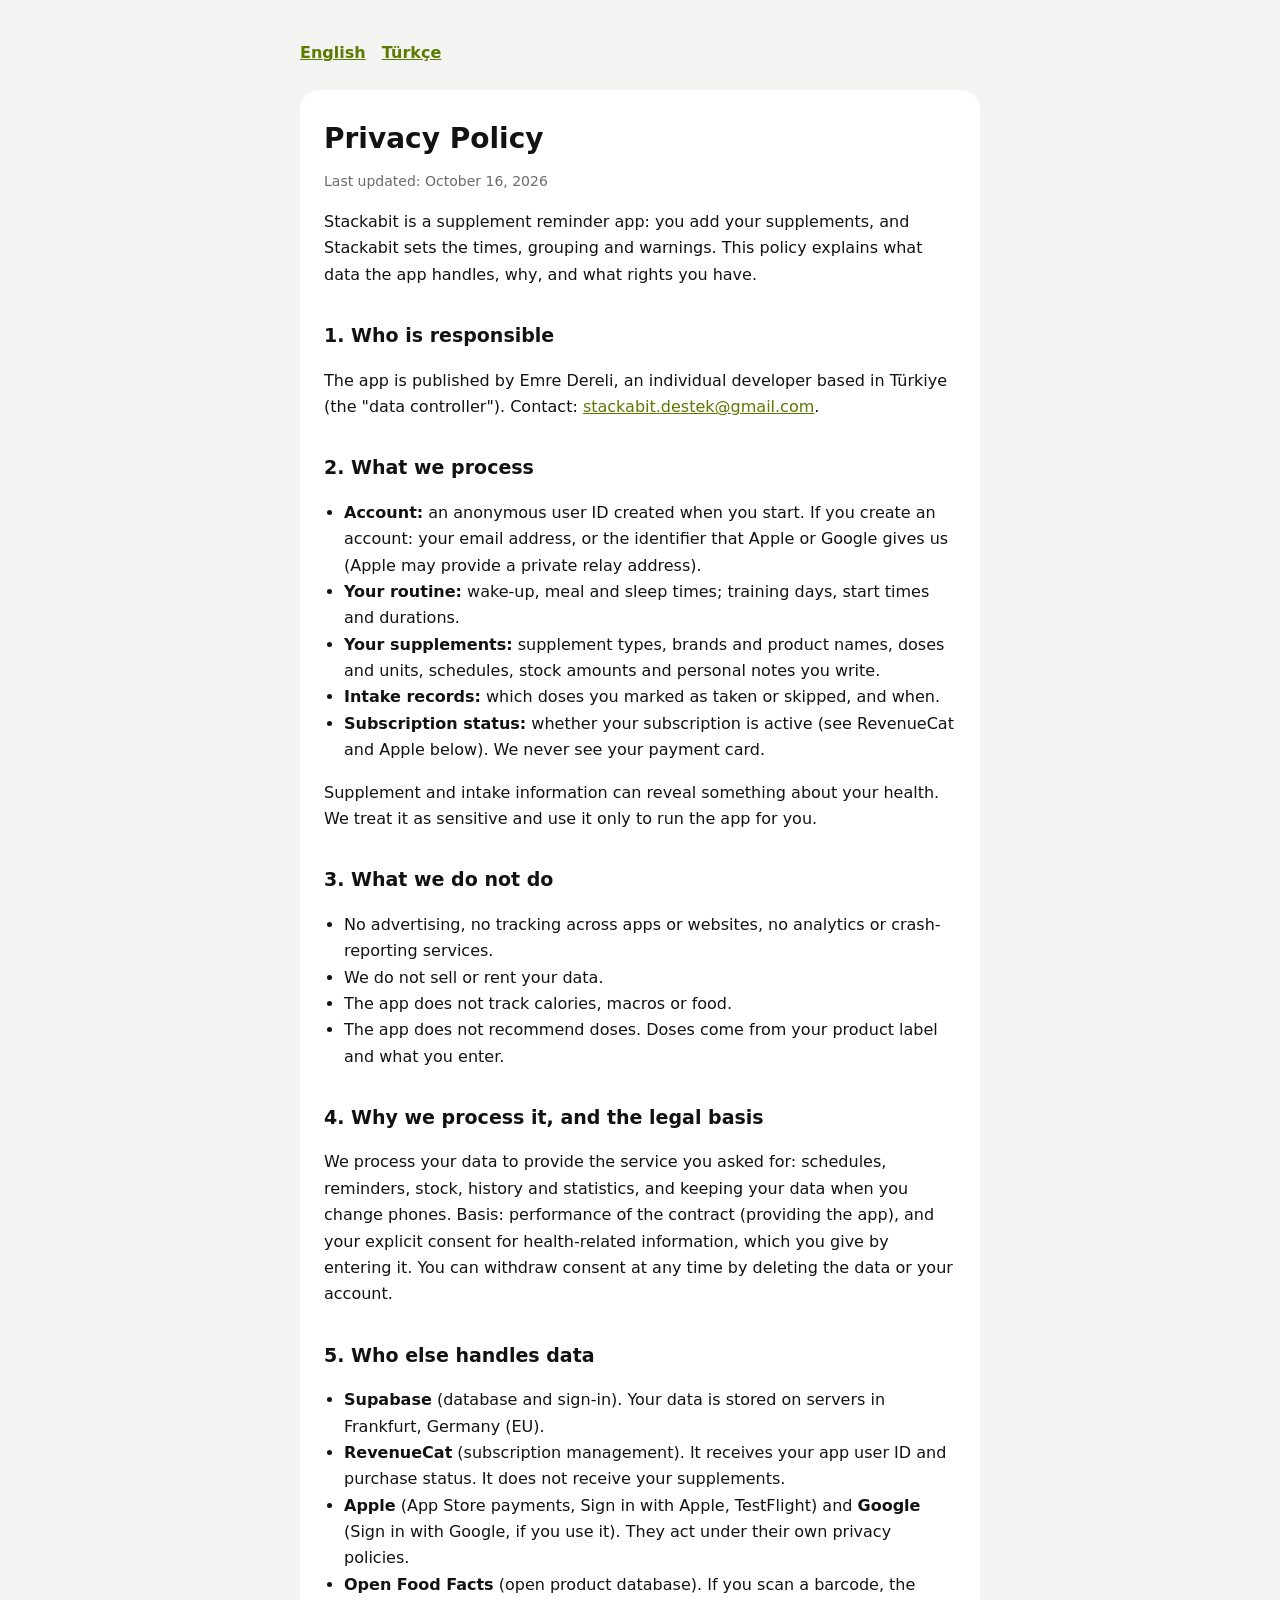
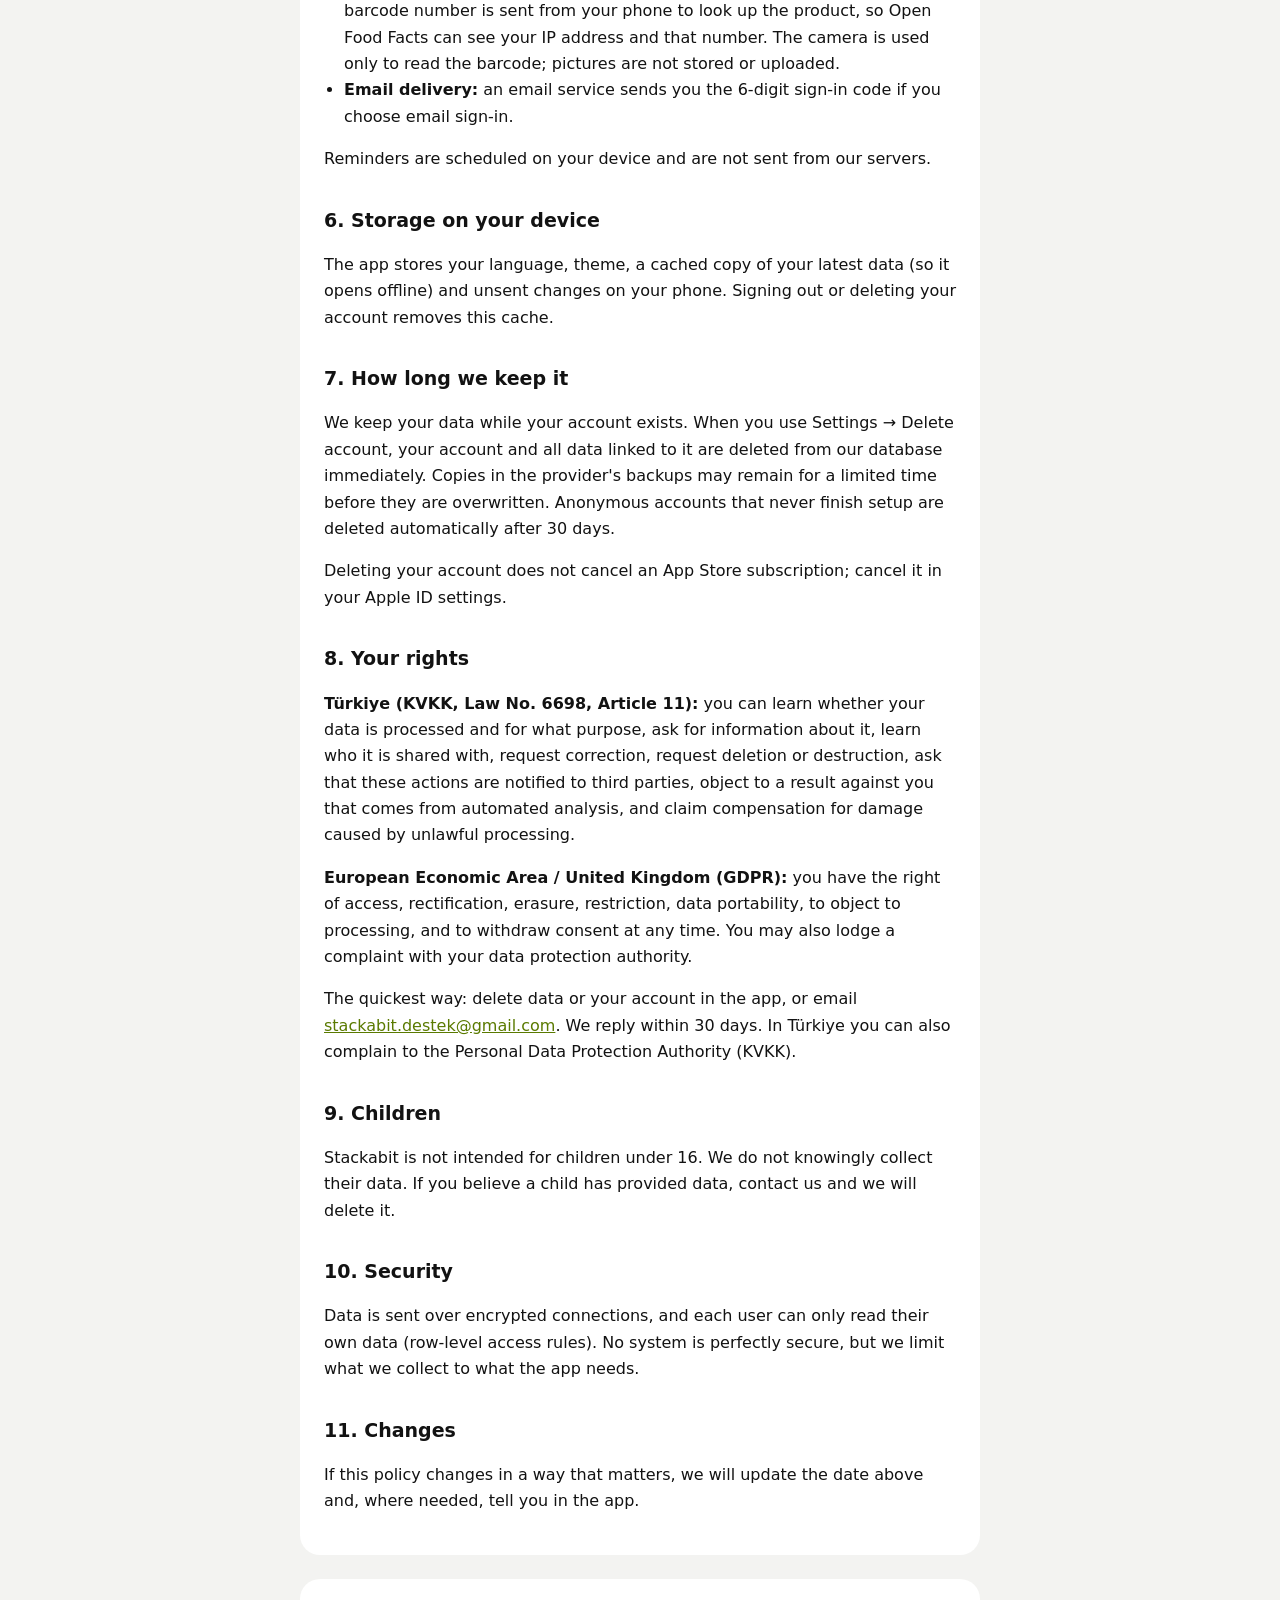
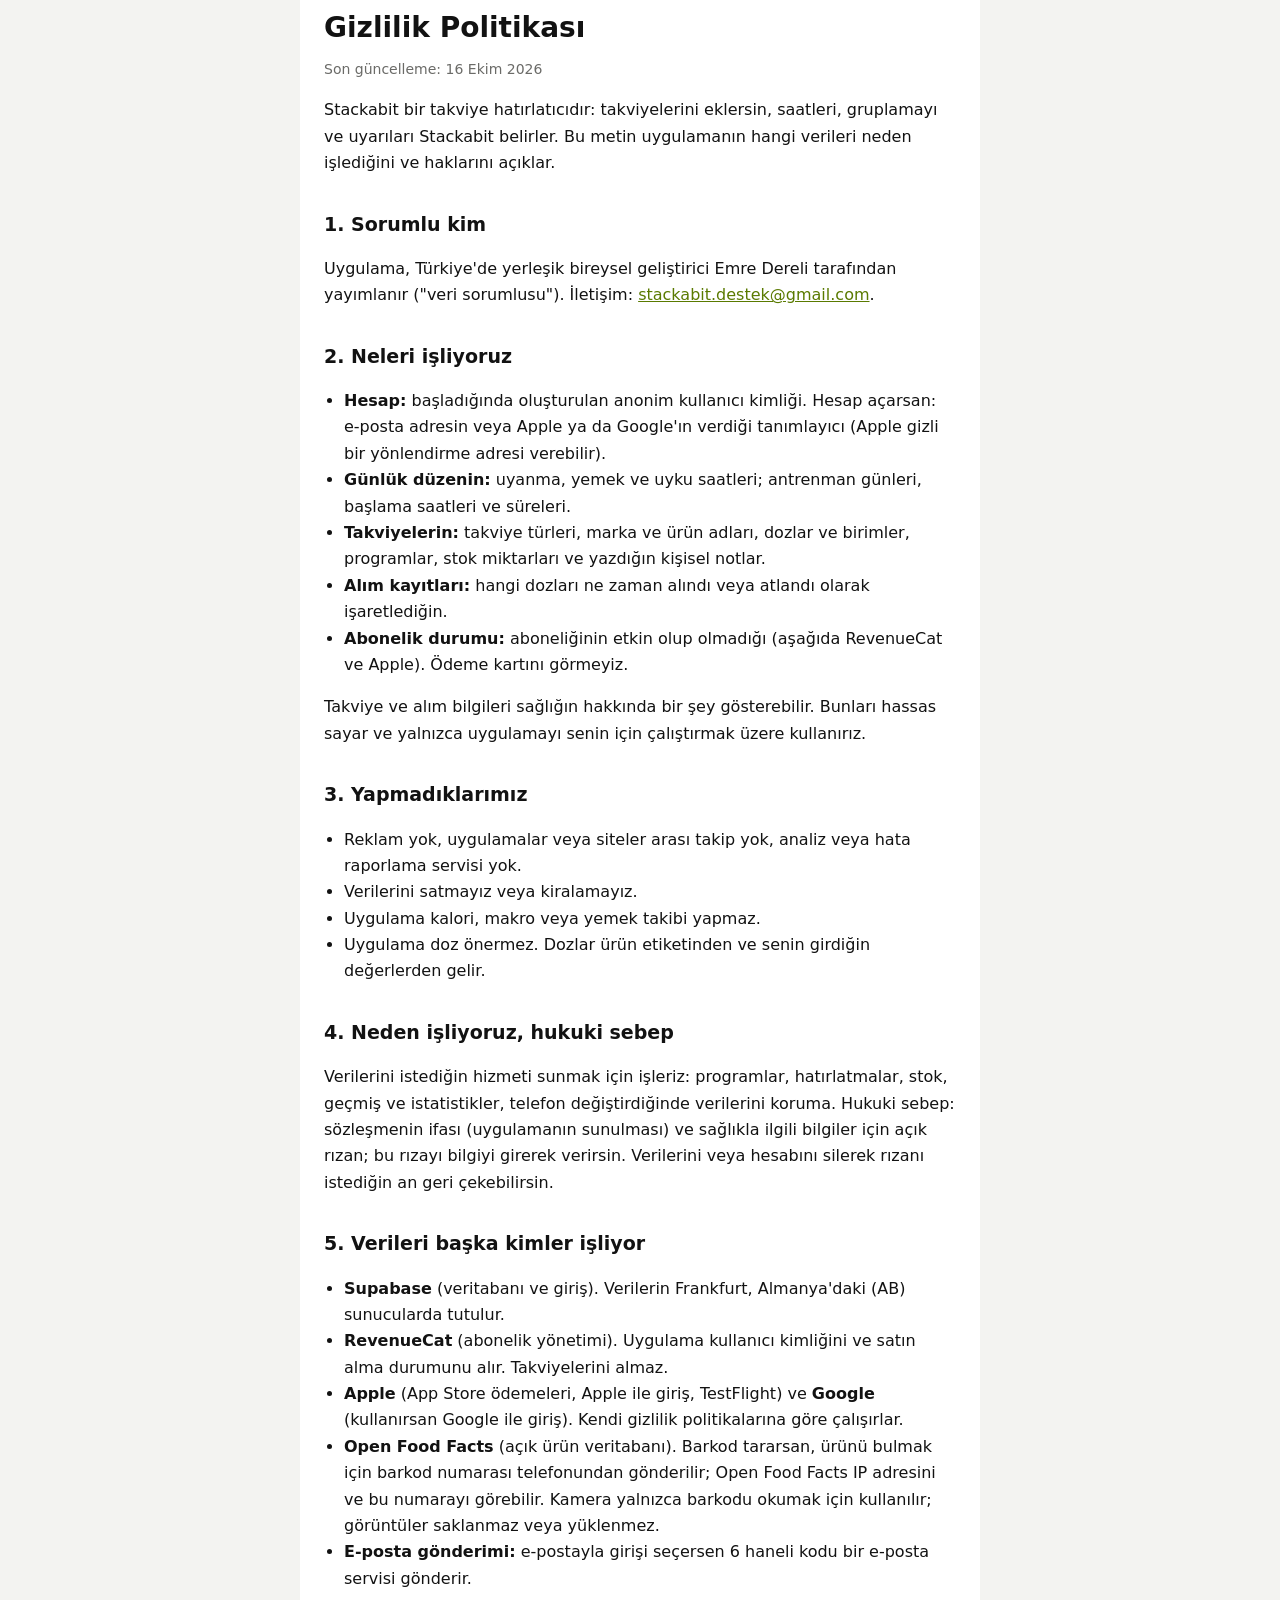
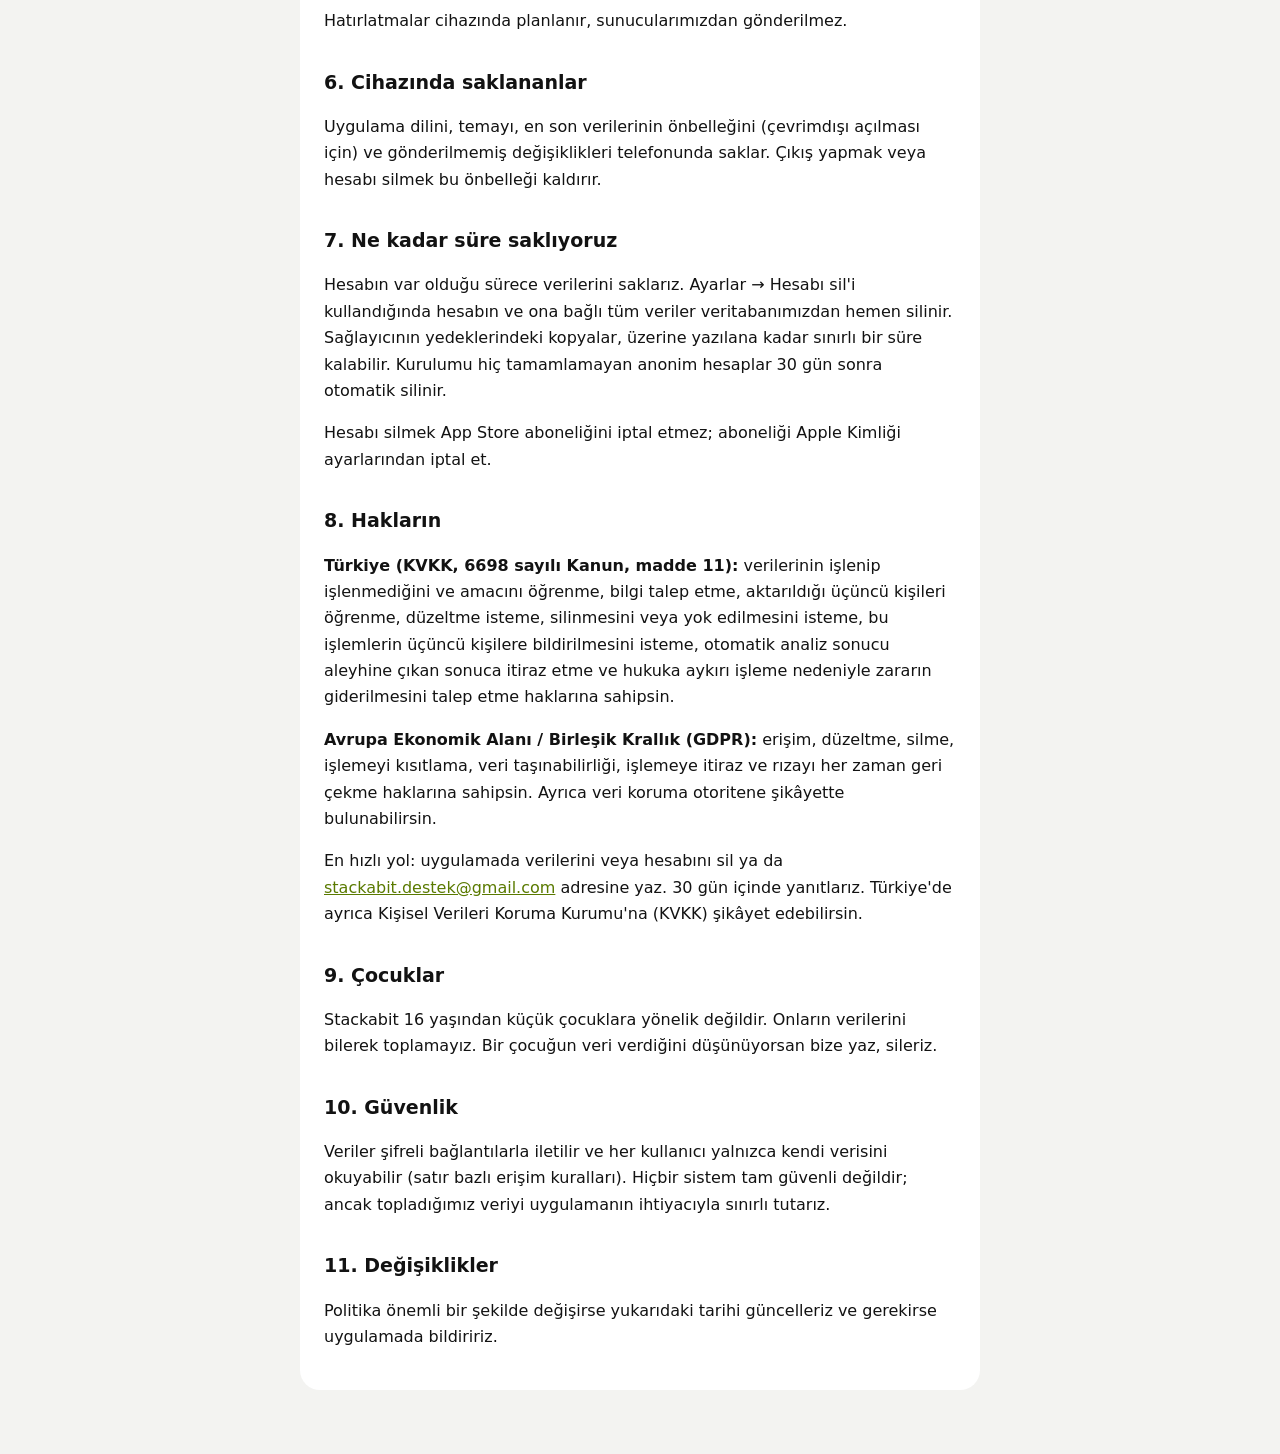
==== privacy/index.html @ 117638d8 "Privacy policy and terms of use" ====
<!doctype html>
<html lang="en"><head><meta charset="utf-8"><meta name="viewport" content="width=device-width,initial-scale=1">
<title>Stackabit Privacy Policy / Gizlilik Politikası</title><link rel="stylesheet" href="../style.css"></head>
<body><main>
<nav class="lang"><a href="#en">English</a><a href="#tr">Türkçe</a></nav>

<section class="doc" id="en" lang="en">
<h1>Privacy Policy</h1>
<p class="muted">Last updated: October 16, 2026</p>

<p>Stackabit is a supplement reminder app: you add your supplements, and Stackabit sets the times, grouping and warnings. This policy explains what data the app handles, why, and what rights you have.</p>

<h2>1. Who is responsible</h2>
<p>The app is published by Emre Dereli, an individual developer based in Türkiye (the "data controller"). Contact: <a href="mailto:stackabit.destek@gmail.com">stackabit.destek@gmail.com</a>.</p>

<h2>2. What we process</h2>
<ul>
<li><strong>Account:</strong> an anonymous user ID created when you start. If you create an account: your email address, or the identifier that Apple or Google gives us (Apple may provide a private relay address).</li>
<li><strong>Your routine:</strong> wake-up, meal and sleep times; training days, start times and durations.</li>
<li><strong>Your supplements:</strong> supplement types, brands and product names, doses and units, schedules, stock amounts and personal notes you write.</li>
<li><strong>Intake records:</strong> which doses you marked as taken or skipped, and when.</li>
<li><strong>Subscription status:</strong> whether your subscription is active (see RevenueCat and Apple below). We never see your payment card.</li>
</ul>
<p>Supplement and intake information can reveal something about your health. We treat it as sensitive and use it only to run the app for you.</p>

<h2>3. What we do not do</h2>
<ul>
<li>No advertising, no tracking across apps or websites, no analytics or crash-reporting services.</li>
<li>We do not sell or rent your data.</li>
<li>The app does not track calories, macros or food.</li>
<li>The app does not recommend doses. Doses come from your product label and what you enter.</li>
</ul>

<h2>4. Why we process it, and the legal basis</h2>
<p>We process your data to provide the service you asked for: schedules, reminders, stock, history and statistics, and keeping your data when you change phones. Basis: performance of the contract (providing the app), and your explicit consent for health-related information, which you give by entering it. You can withdraw consent at any time by deleting the data or your account.</p>

<h2>5. Who else handles data</h2>
<ul>
<li><strong>Supabase</strong> (database and sign-in). Your data is stored on servers in Frankfurt, Germany (EU).</li>
<li><strong>RevenueCat</strong> (subscription management). It receives your app user ID and purchase status. It does not receive your supplements.</li>
<li><strong>Apple</strong> (App Store payments, Sign in with Apple, TestFlight) and <strong>Google</strong> (Sign in with Google, if you use it). They act under their own privacy policies.</li>
<li><strong>Open Food Facts</strong> (open product database). If you scan a barcode, the barcode number is sent from your phone to look up the product, so Open Food Facts can see your IP address and that number. The camera is used only to read the barcode; pictures are not stored or uploaded.</li>
<li><strong>Email delivery:</strong> an email service sends you the 6-digit sign-in code if you choose email sign-in.</li>
</ul>
<p>Reminders are scheduled on your device and are not sent from our servers.</p>

<h2>6. Storage on your device</h2>
<p>The app stores your language, theme, a cached copy of your latest data (so it opens offline) and unsent changes on your phone. Signing out or deleting your account removes this cache.</p>

<h2>7. How long we keep it</h2>
<p>We keep your data while your account exists. When you use Settings &rarr; Delete account, your account and all data linked to it are deleted from our database immediately. Copies in the provider's backups may remain for a limited time before they are overwritten. Anonymous accounts that never finish setup are deleted automatically after 30 days.</p>
<p>Deleting your account does not cancel an App Store subscription; cancel it in your Apple ID settings.</p>

<h2>8. Your rights</h2>
<p><strong>Türkiye (KVKK, Law No. 6698, Article 11):</strong> you can learn whether your data is processed and for what purpose, ask for information about it, learn who it is shared with, request correction, request deletion or destruction, ask that these actions are notified to third parties, object to a result against you that comes from automated analysis, and claim compensation for damage caused by unlawful processing.</p>
<p><strong>European Economic Area / United Kingdom (GDPR):</strong> you have the right of access, rectification, erasure, restriction, data portability, to object to processing, and to withdraw consent at any time. You may also lodge a complaint with your data protection authority.</p>
<p>The quickest way: delete data or your account in the app, or email <a href="mailto:stackabit.destek@gmail.com">stackabit.destek@gmail.com</a>. We reply within 30 days. In Türkiye you can also complain to the Personal Data Protection Authority (KVKK).</p>

<h2>9. Children</h2>
<p>Stackabit is not intended for children under 16. We do not knowingly collect their data. If you believe a child has provided data, contact us and we will delete it.</p>

<h2>10. Security</h2>
<p>Data is sent over encrypted connections, and each user can only read their own data (row-level access rules). No system is perfectly secure, but we limit what we collect to what the app needs.</p>

<h2>11. Changes</h2>
<p>If this policy changes in a way that matters, we will update the date above and, where needed, tell you in the app.</p>
</section>

<section class="doc" id="tr" lang="tr">
<h1>Gizlilik Politikası</h1>
<p class="muted">Son güncelleme: 16 Ekim 2026</p>

<p>Stackabit bir takviye hatırlatıcıdır: takviyelerini eklersin, saatleri, gruplamayı ve uyarıları Stackabit belirler. Bu metin uygulamanın hangi verileri neden işlediğini ve haklarını açıklar.</p>

<h2>1. Sorumlu kim</h2>
<p>Uygulama, Türkiye'de yerleşik bireysel geliştirici Emre Dereli tarafından yayımlanır ("veri sorumlusu"). İletişim: <a href="mailto:stackabit.destek@gmail.com">stackabit.destek@gmail.com</a>.</p>

<h2>2. Neleri işliyoruz</h2>
<ul>
<li><strong>Hesap:</strong> başladığında oluşturulan anonim kullanıcı kimliği. Hesap açarsan: e-posta adresin veya Apple ya da Google'ın verdiği tanımlayıcı (Apple gizli bir yönlendirme adresi verebilir).</li>
<li><strong>Günlük düzenin:</strong> uyanma, yemek ve uyku saatleri; antrenman günleri, başlama saatleri ve süreleri.</li>
<li><strong>Takviyelerin:</strong> takviye türleri, marka ve ürün adları, dozlar ve birimler, programlar, stok miktarları ve yazdığın kişisel notlar.</li>
<li><strong>Alım kayıtları:</strong> hangi dozları ne zaman alındı veya atlandı olarak işaretlediğin.</li>
<li><strong>Abonelik durumu:</strong> aboneliğinin etkin olup olmadığı (aşağıda RevenueCat ve Apple). Ödeme kartını görmeyiz.</li>
</ul>
<p>Takviye ve alım bilgileri sağlığın hakkında bir şey gösterebilir. Bunları hassas sayar ve yalnızca uygulamayı senin için çalıştırmak üzere kullanırız.</p>

<h2>3. Yapmadıklarımız</h2>
<ul>
<li>Reklam yok, uygulamalar veya siteler arası takip yok, analiz veya hata raporlama servisi yok.</li>
<li>Verilerini satmayız veya kiralamayız.</li>
<li>Uygulama kalori, makro veya yemek takibi yapmaz.</li>
<li>Uygulama doz önermez. Dozlar ürün etiketinden ve senin girdiğin değerlerden gelir.</li>
</ul>

<h2>4. Neden işliyoruz, hukuki sebep</h2>
<p>Verilerini istediğin hizmeti sunmak için işleriz: programlar, hatırlatmalar, stok, geçmiş ve istatistikler, telefon değiştirdiğinde verilerini koruma. Hukuki sebep: sözleşmenin ifası (uygulamanın sunulması) ve sağlıkla ilgili bilgiler için açık rızan; bu rızayı bilgiyi girerek verirsin. Verilerini veya hesabını silerek rızanı istediğin an geri çekebilirsin.</p>

<h2>5. Verileri başka kimler işliyor</h2>
<ul>
<li><strong>Supabase</strong> (veritabanı ve giriş). Verilerin Frankfurt, Almanya'daki (AB) sunucularda tutulur.</li>
<li><strong>RevenueCat</strong> (abonelik yönetimi). Uygulama kullanıcı kimliğini ve satın alma durumunu alır. Takviyelerini almaz.</li>
<li><strong>Apple</strong> (App Store ödemeleri, Apple ile giriş, TestFlight) ve <strong>Google</strong> (kullanırsan Google ile giriş). Kendi gizlilik politikalarına göre çalışırlar.</li>
<li><strong>Open Food Facts</strong> (açık ürün veritabanı). Barkod tararsan, ürünü bulmak için barkod numarası telefonundan gönderilir; Open Food Facts IP adresini ve bu numarayı görebilir. Kamera yalnızca barkodu okumak için kullanılır; görüntüler saklanmaz veya yüklenmez.</li>
<li><strong>E-posta gönderimi:</strong> e-postayla girişi seçersen 6 haneli kodu bir e-posta servisi gönderir.</li>
</ul>
<p>Hatırlatmalar cihazında planlanır, sunucularımızdan gönderilmez.</p>

<h2>6. Cihazında saklananlar</h2>
<p>Uygulama dilini, temayı, en son verilerinin önbelleğini (çevrimdışı açılması için) ve gönderilmemiş değişiklikleri telefonunda saklar. Çıkış yapmak veya hesabı silmek bu önbelleği kaldırır.</p>

<h2>7. Ne kadar süre saklıyoruz</h2>
<p>Hesabın var olduğu sürece verilerini saklarız. Ayarlar &rarr; Hesabı sil'i kullandığında hesabın ve ona bağlı tüm veriler veritabanımızdan hemen silinir. Sağlayıcının yedeklerindeki kopyalar, üzerine yazılana kadar sınırlı bir süre kalabilir. Kurulumu hiç tamamlamayan anonim hesaplar 30 gün sonra otomatik silinir.</p>
<p>Hesabı silmek App Store aboneliğini iptal etmez; aboneliği Apple Kimliği ayarlarından iptal et.</p>

<h2>8. Hakların</h2>
<p><strong>Türkiye (KVKK, 6698 sayılı Kanun, madde 11):</strong> verilerinin işlenip işlenmediğini ve amacını öğrenme, bilgi talep etme, aktarıldığı üçüncü kişileri öğrenme, düzeltme isteme, silinmesini veya yok edilmesini isteme, bu işlemlerin üçüncü kişilere bildirilmesini isteme, otomatik analiz sonucu aleyhine çıkan sonuca itiraz etme ve hukuka aykırı işleme nedeniyle zararın giderilmesini talep etme haklarına sahipsin.</p>
<p><strong>Avrupa Ekonomik Alanı / Birleşik Krallık (GDPR):</strong> erişim, düzeltme, silme, işlemeyi kısıtlama, veri taşınabilirliği, işlemeye itiraz ve rızayı her zaman geri çekme haklarına sahipsin. Ayrıca veri koruma otoritene şikâyette bulunabilirsin.</p>
<p>En hızlı yol: uygulamada verilerini veya hesabını sil ya da <a href="mailto:stackabit.destek@gmail.com">stackabit.destek@gmail.com</a> adresine yaz. 30 gün içinde yanıtlarız. Türkiye'de ayrıca Kişisel Verileri Koruma Kurumu'na (KVKK) şikâyet edebilirsin.</p>

<h2>9. Çocuklar</h2>
<p>Stackabit 16 yaşından küçük çocuklara yönelik değildir. Onların verilerini bilerek toplamayız. Bir çocuğun veri verdiğini düşünüyorsan bize yaz, sileriz.</p>

<h2>10. Güvenlik</h2>
<p>Veriler şifreli bağlantılarla iletilir ve her kullanıcı yalnızca kendi verisini okuyabilir (satır bazlı erişim kuralları). Hiçbir sistem tam güvenli değildir; ancak topladığımız veriyi uygulamanın ihtiyacıyla sınırlı tutarız.</p>

<h2>11. Değişiklikler</h2>
<p>Politika önemli bir şekilde değişirse yukarıdaki tarihi güncelleriz ve gerekirse uygulamada bildiririz.</p>
</section>
</main></body></html>
---- style.css ----
:root{--bg:#F3F3F1;--surface:#fff;--ink:#121212;--muted:#6B6B68;--divider:#E0E0DE;--link:#5A7A00}
@media (prefers-color-scheme:dark){:root{--bg:#0E0F0C;--surface:#181A15;--ink:#F2F3EE;--muted:#A4A79D;--divider:#2A2D25;--link:#C0F900}}
*{box-sizing:border-box}
body{margin:0;background:var(--bg);color:var(--ink);font:16px/1.65 system-ui,-apple-system,"Segoe UI",Roboto,sans-serif}
main{max-width:720px;margin:0 auto;padding:32px 20px 64px}
h1{font-size:28px;line-height:1.2;margin:24px 0 4px}
h2{font-size:19px;margin:32px 0 8px}
.muted{color:var(--muted);font-size:14px}
a{color:var(--link)}
nav.lang{display:flex;gap:16px;margin:8px 0 0;font-weight:600}
section.doc{background:var(--surface);border-radius:20px;padding:8px 24px 24px;margin-top:24px}
ul{padding-left:20px}
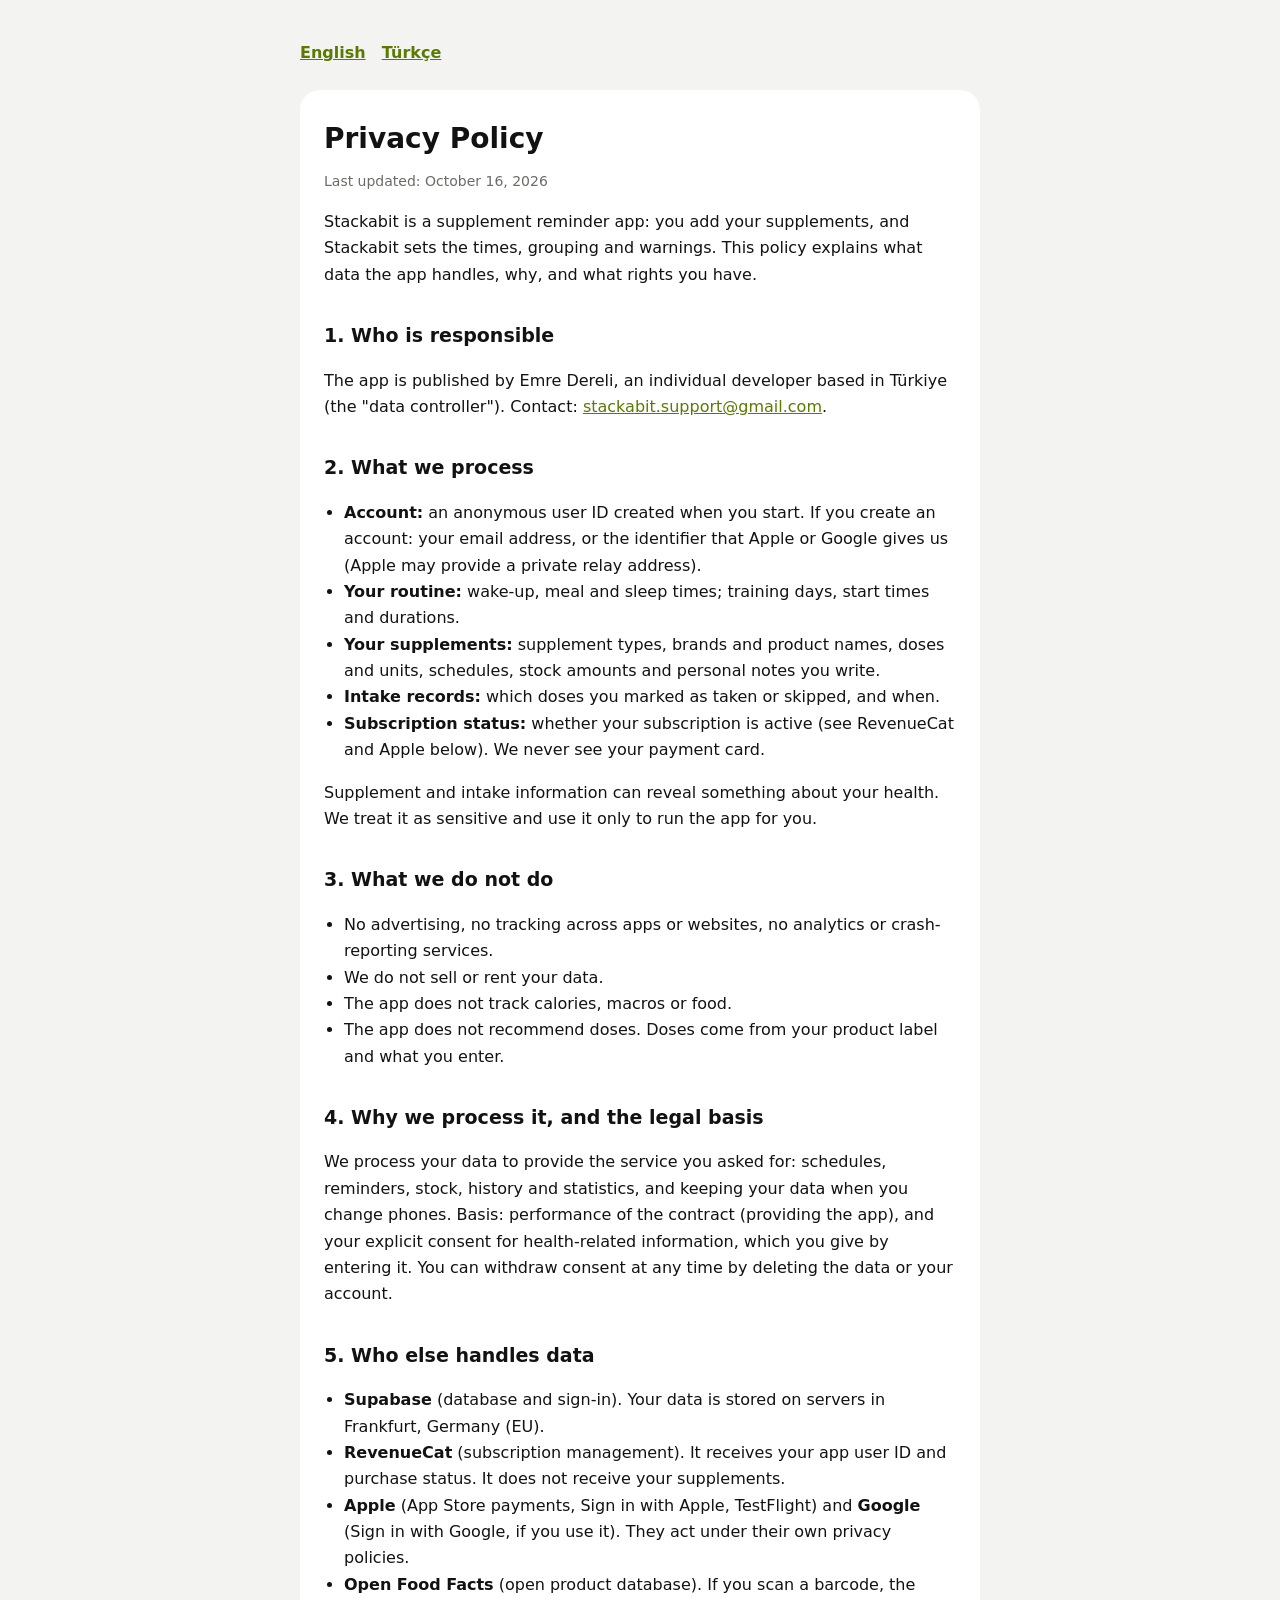
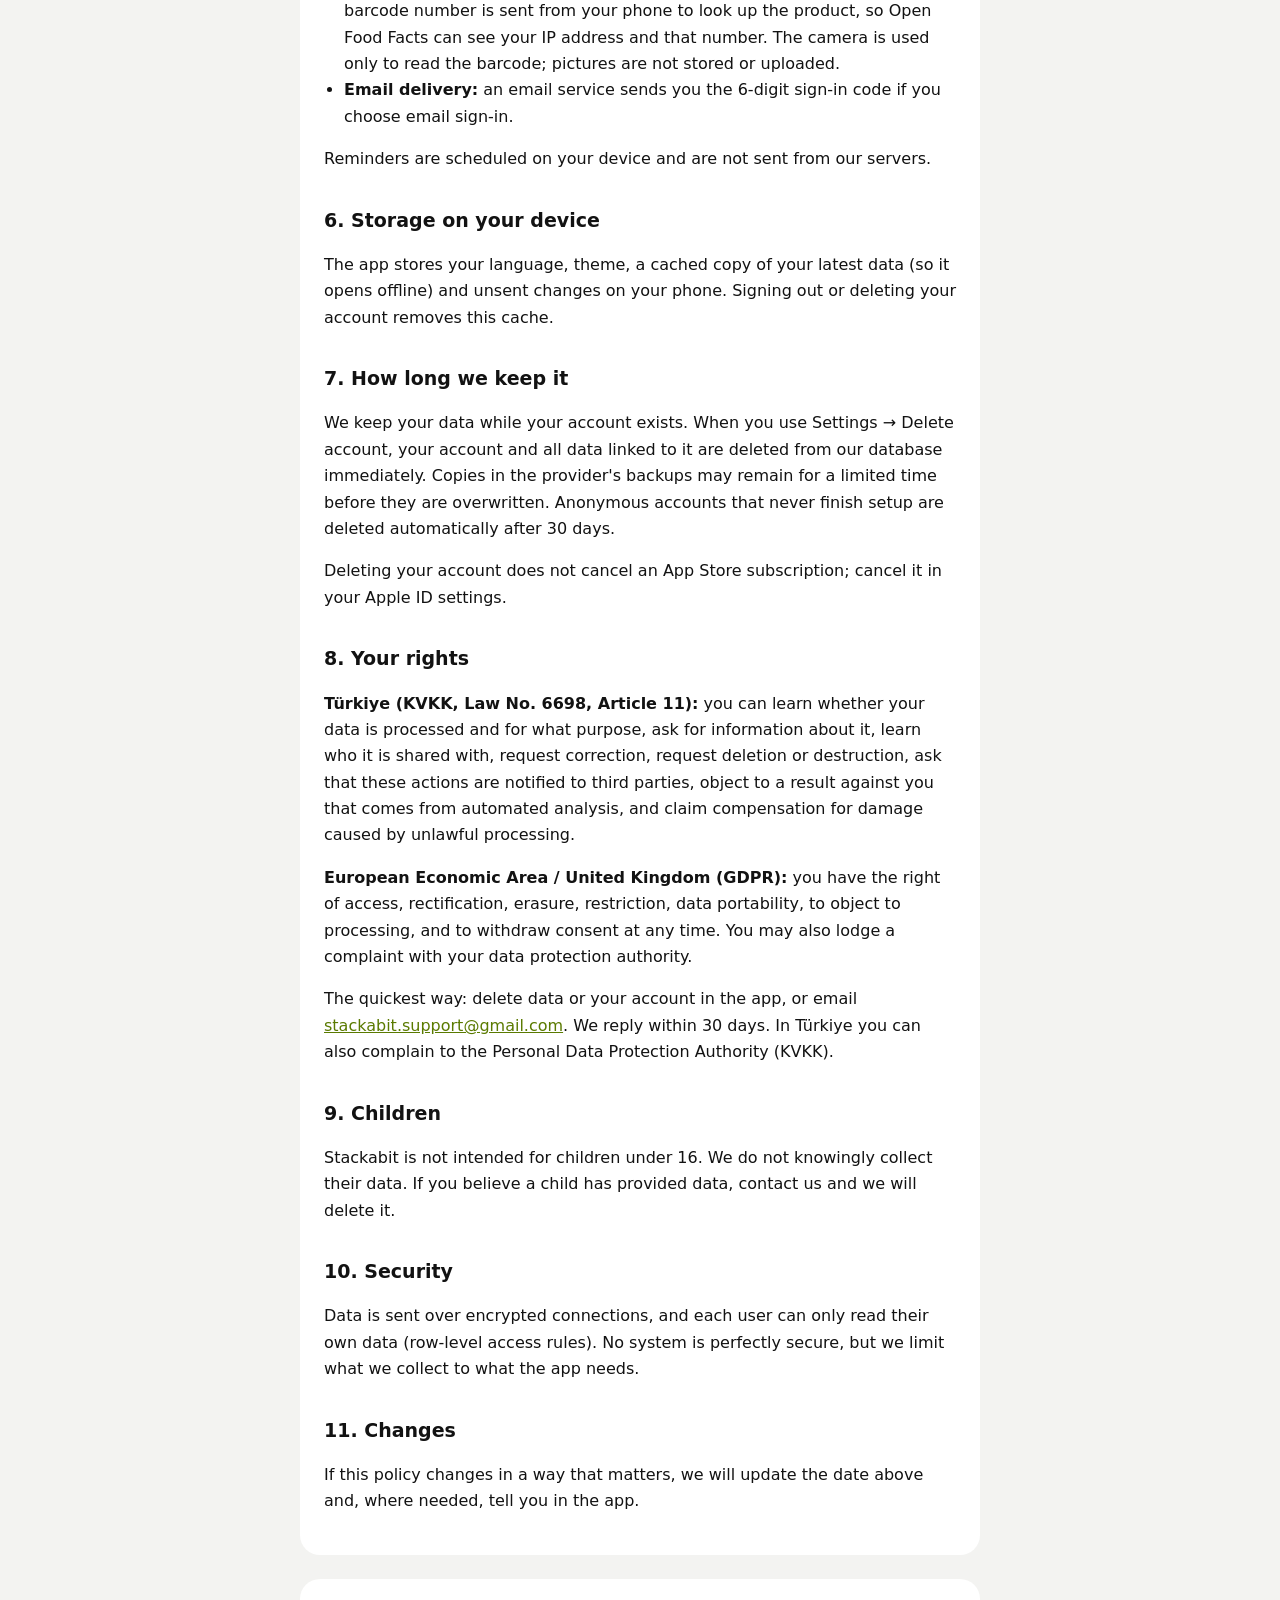
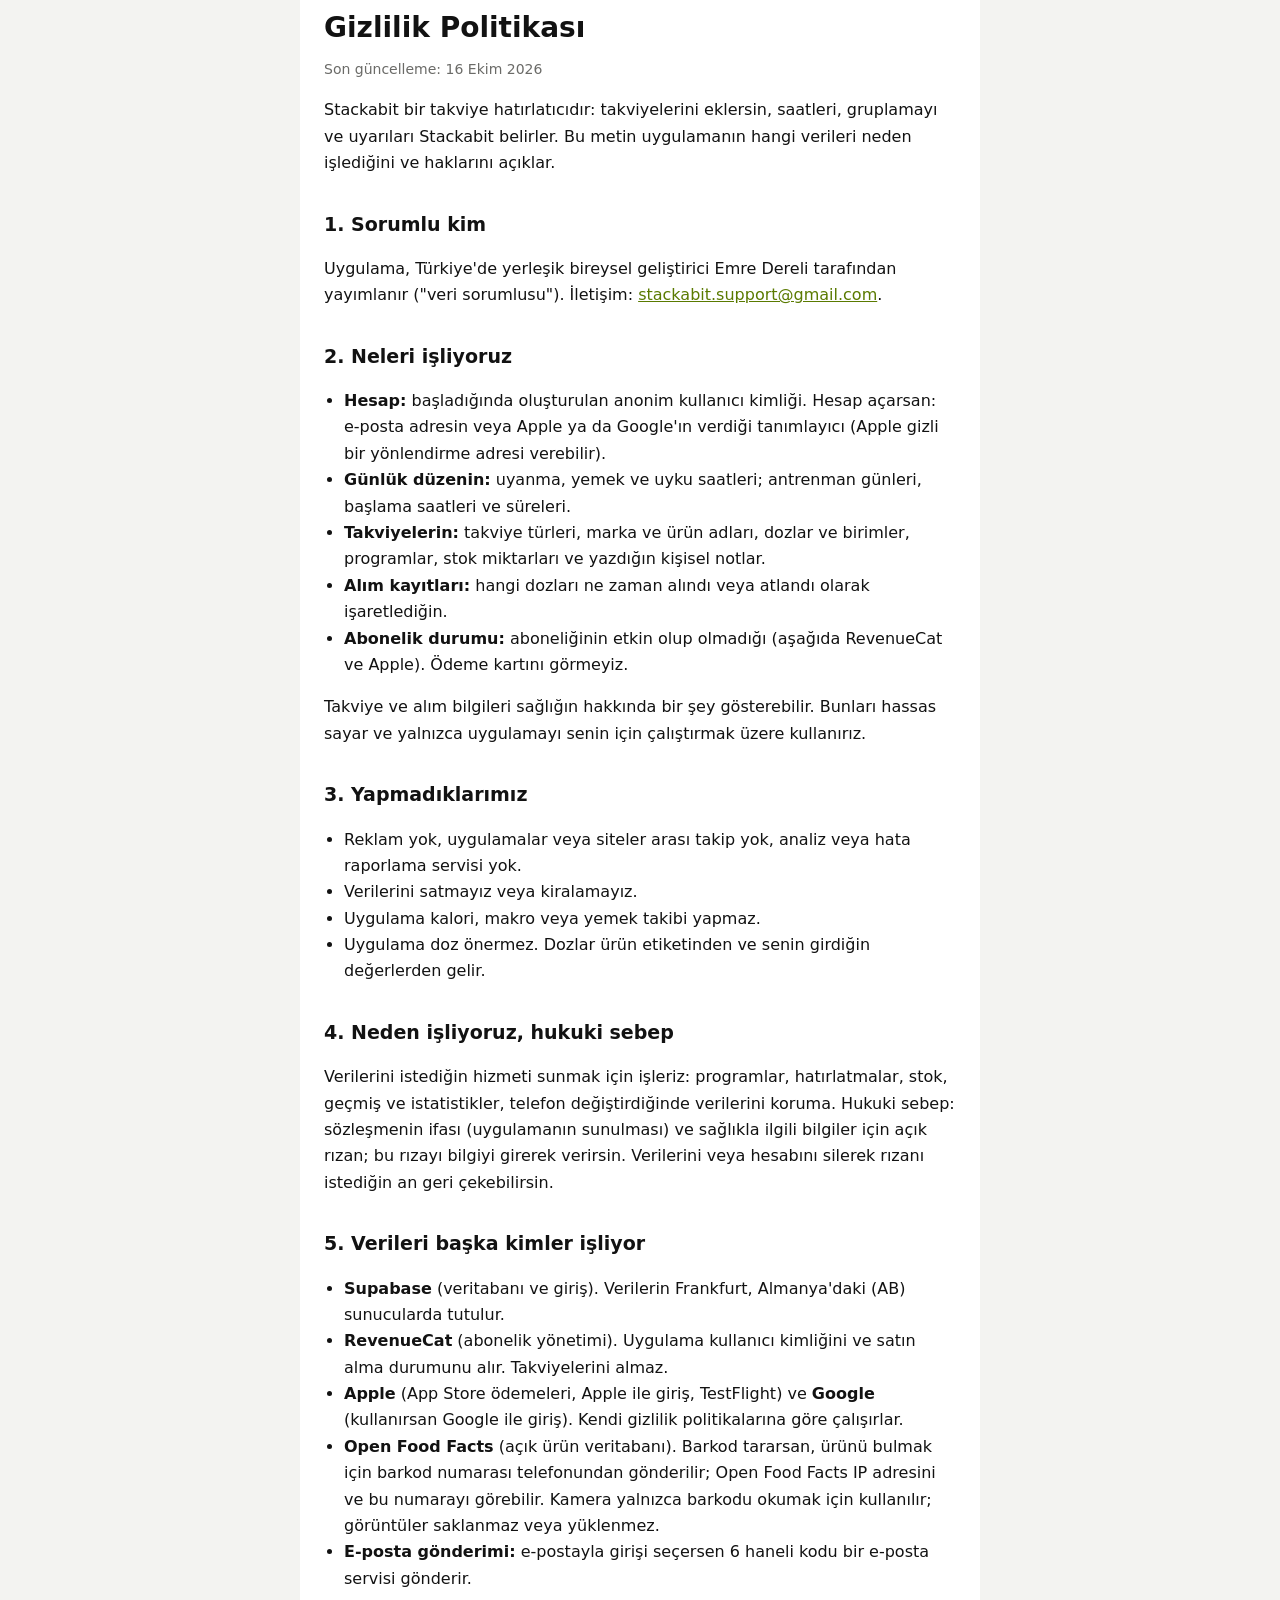
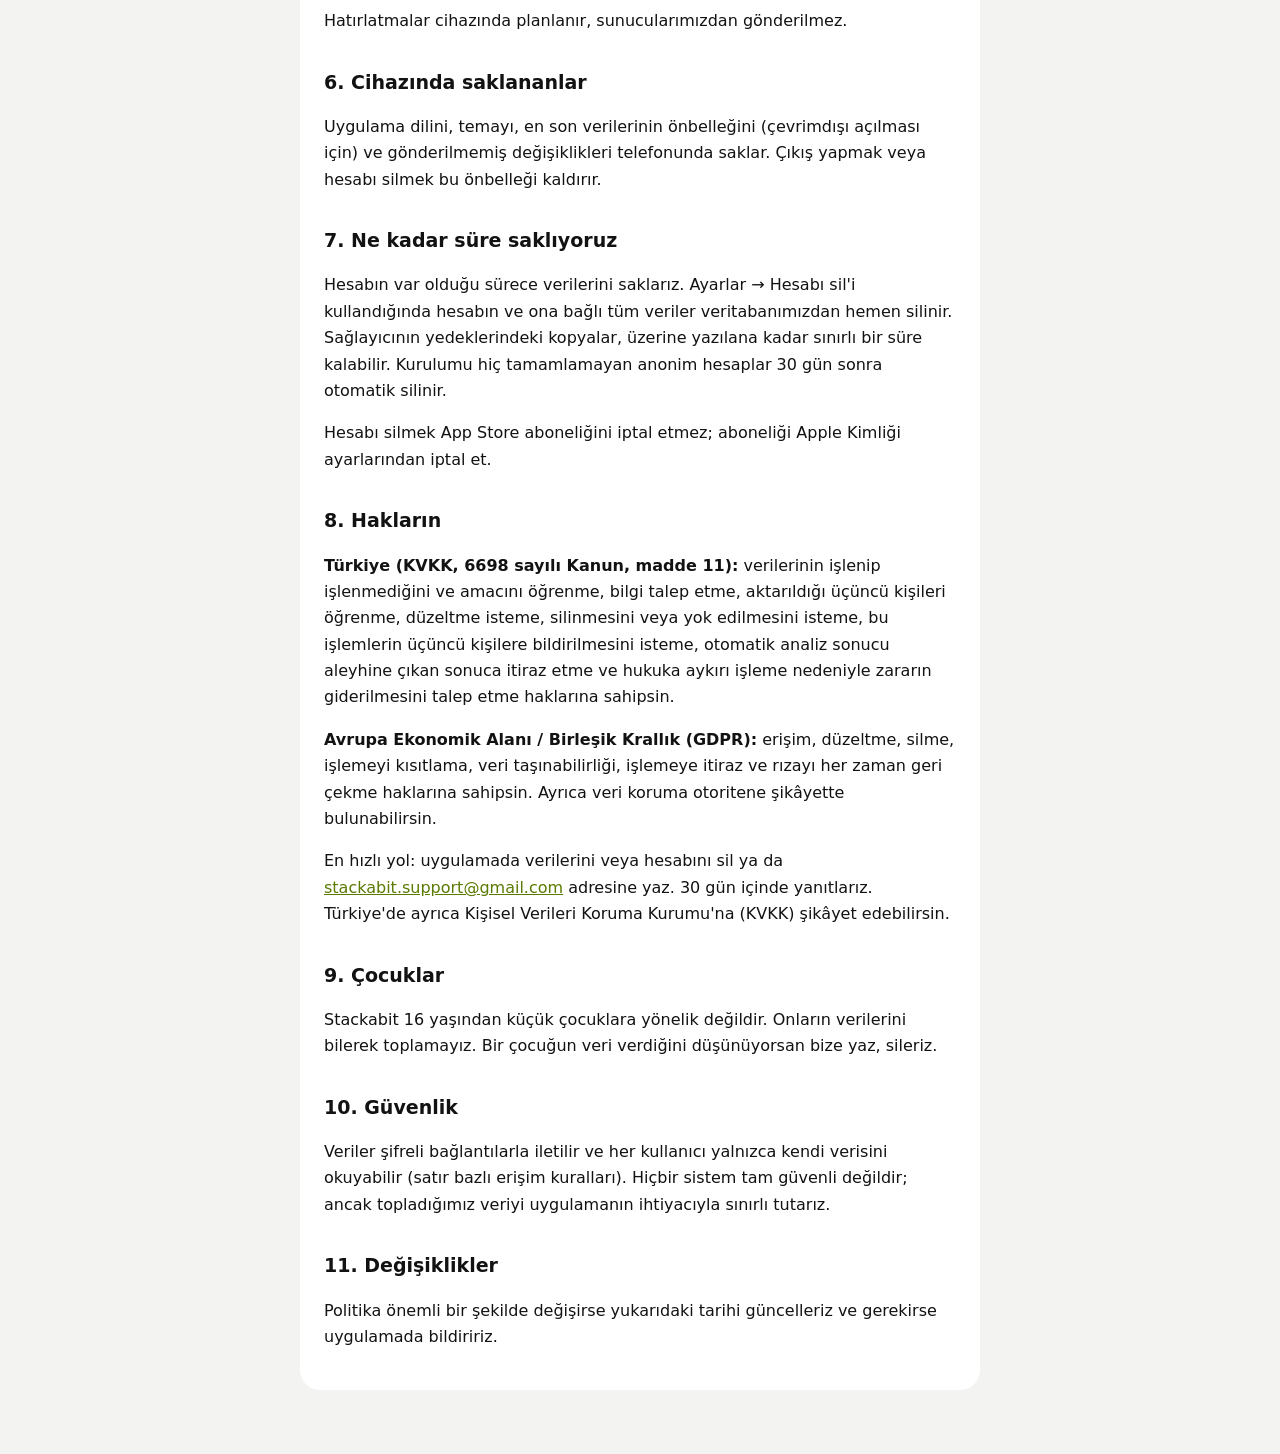
==== commit f62f3ffe: "Update support email to stackabit.support@gmail.com" ====
--- a/privacy/index.html
+++ b/privacy/index.html
@@ -11,7 +11,7 @@
 <p>Stackabit is a supplement reminder app: you add your supplements, and Stackabit sets the times, grouping and warnings. This policy explains what data the app handles, why, and what rights you have.</p>
 
 <h2>1. Who is responsible</h2>
-<p>The app is published by Emre Dereli, an individual developer based in Türkiye (the "data controller"). Contact: <a href="mailto:stackabit.destek@gmail.com">stackabit.destek@gmail.com</a>.</p>
+<p>The app is published by Emre Dereli, an individual developer based in Türkiye (the "data controller"). Contact: <a href="mailto:stackabit.support@gmail.com">stackabit.support@gmail.com</a>.</p>
 
 <h2>2. What we process</h2>
 <ul>
@@ -54,7 +54,7 @@
 <h2>8. Your rights</h2>
 <p><strong>Türkiye (KVKK, Law No. 6698, Article 11):</strong> you can learn whether your data is processed and for what purpose, ask for information about it, learn who it is shared with, request correction, request deletion or destruction, ask that these actions are notified to third parties, object to a result against you that comes from automated analysis, and claim compensation for damage caused by unlawful processing.</p>
 <p><strong>European Economic Area / United Kingdom (GDPR):</strong> you have the right of access, rectification, erasure, restriction, data portability, to object to processing, and to withdraw consent at any time. You may also lodge a complaint with your data protection authority.</p>
-<p>The quickest way: delete data or your account in the app, or email <a href="mailto:stackabit.destek@gmail.com">stackabit.destek@gmail.com</a>. We reply within 30 days. In Türkiye you can also complain to the Personal Data Protection Authority (KVKK).</p>
+<p>The quickest way: delete data or your account in the app, or email <a href="mailto:stackabit.support@gmail.com">stackabit.support@gmail.com</a>. We reply within 30 days. In Türkiye you can also complain to the Personal Data Protection Authority (KVKK).</p>
 
 <h2>9. Children</h2>
 <p>Stackabit is not intended for children under 16. We do not knowingly collect their data. If you believe a child has provided data, contact us and we will delete it.</p>
@@ -73,7 +73,7 @@
 <p>Stackabit bir takviye hatırlatıcıdır: takviyelerini eklersin, saatleri, gruplamayı ve uyarıları Stackabit belirler. Bu metin uygulamanın hangi verileri neden işlediğini ve haklarını açıklar.</p>
 
 <h2>1. Sorumlu kim</h2>
-<p>Uygulama, Türkiye'de yerleşik bireysel geliştirici Emre Dereli tarafından yayımlanır ("veri sorumlusu"). İletişim: <a href="mailto:stackabit.destek@gmail.com">stackabit.destek@gmail.com</a>.</p>
+<p>Uygulama, Türkiye'de yerleşik bireysel geliştirici Emre Dereli tarafından yayımlanır ("veri sorumlusu"). İletişim: <a href="mailto:stackabit.support@gmail.com">stackabit.support@gmail.com</a>.</p>
 
 <h2>2. Neleri işliyoruz</h2>
 <ul>
@@ -116,7 +116,7 @@
 <h2>8. Hakların</h2>
 <p><strong>Türkiye (KVKK, 6698 sayılı Kanun, madde 11):</strong> verilerinin işlenip işlenmediğini ve amacını öğrenme, bilgi talep etme, aktarıldığı üçüncü kişileri öğrenme, düzeltme isteme, silinmesini veya yok edilmesini isteme, bu işlemlerin üçüncü kişilere bildirilmesini isteme, otomatik analiz sonucu aleyhine çıkan sonuca itiraz etme ve hukuka aykırı işleme nedeniyle zararın giderilmesini talep etme haklarına sahipsin.</p>
 <p><strong>Avrupa Ekonomik Alanı / Birleşik Krallık (GDPR):</strong> erişim, düzeltme, silme, işlemeyi kısıtlama, veri taşınabilirliği, işlemeye itiraz ve rızayı her zaman geri çekme haklarına sahipsin. Ayrıca veri koruma otoritene şikâyette bulunabilirsin.</p>
-<p>En hızlı yol: uygulamada verilerini veya hesabını sil ya da <a href="mailto:stackabit.destek@gmail.com">stackabit.destek@gmail.com</a> adresine yaz. 30 gün içinde yanıtlarız. Türkiye'de ayrıca Kişisel Verileri Koruma Kurumu'na (KVKK) şikâyet edebilirsin.</p>
+<p>En hızlı yol: uygulamada verilerini veya hesabını sil ya da <a href="mailto:stackabit.support@gmail.com">stackabit.support@gmail.com</a> adresine yaz. 30 gün içinde yanıtlarız. Türkiye'de ayrıca Kişisel Verileri Koruma Kurumu'na (KVKK) şikâyet edebilirsin.</p>
 
 <h2>9. Çocuklar</h2>
 <p>Stackabit 16 yaşından küçük çocuklara yönelik değildir. Onların verilerini bilerek toplamayız. Bir çocuğun veri verdiğini düşünüyorsan bize yaz, sileriz.</p>
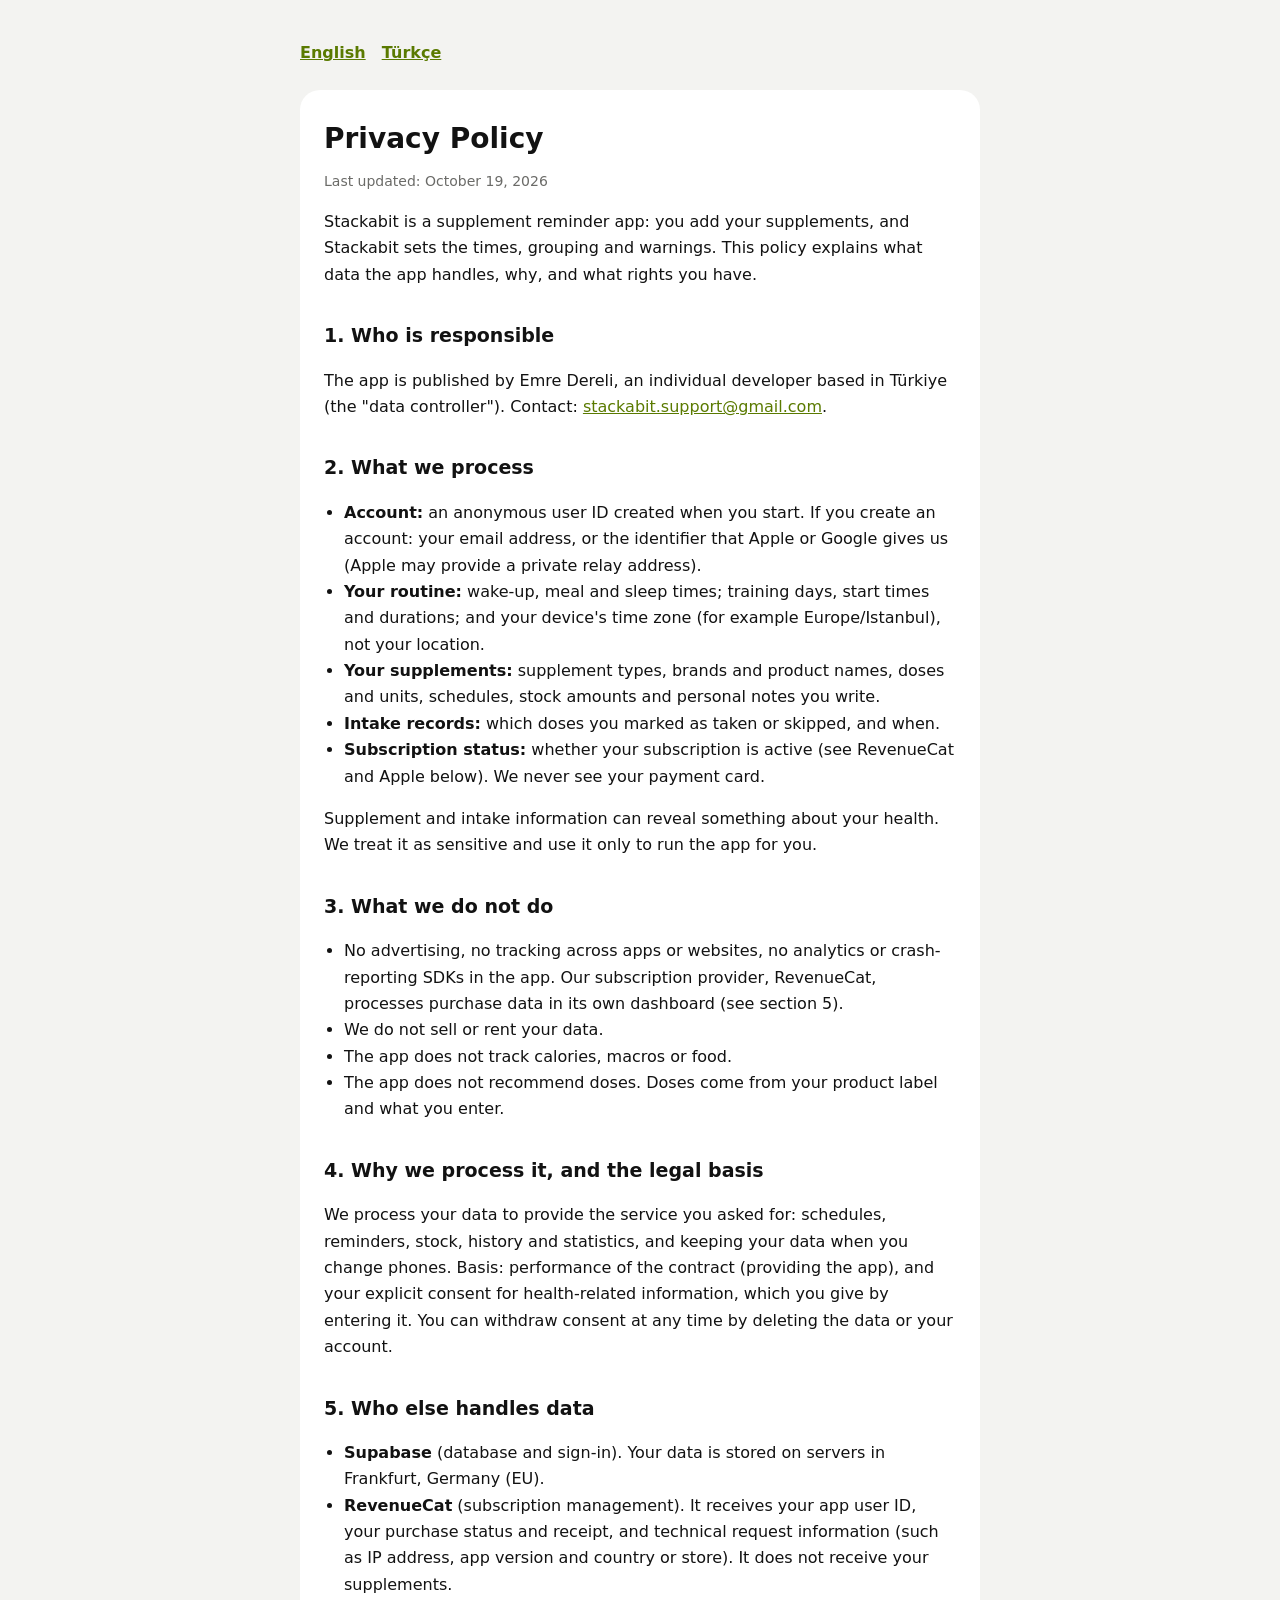
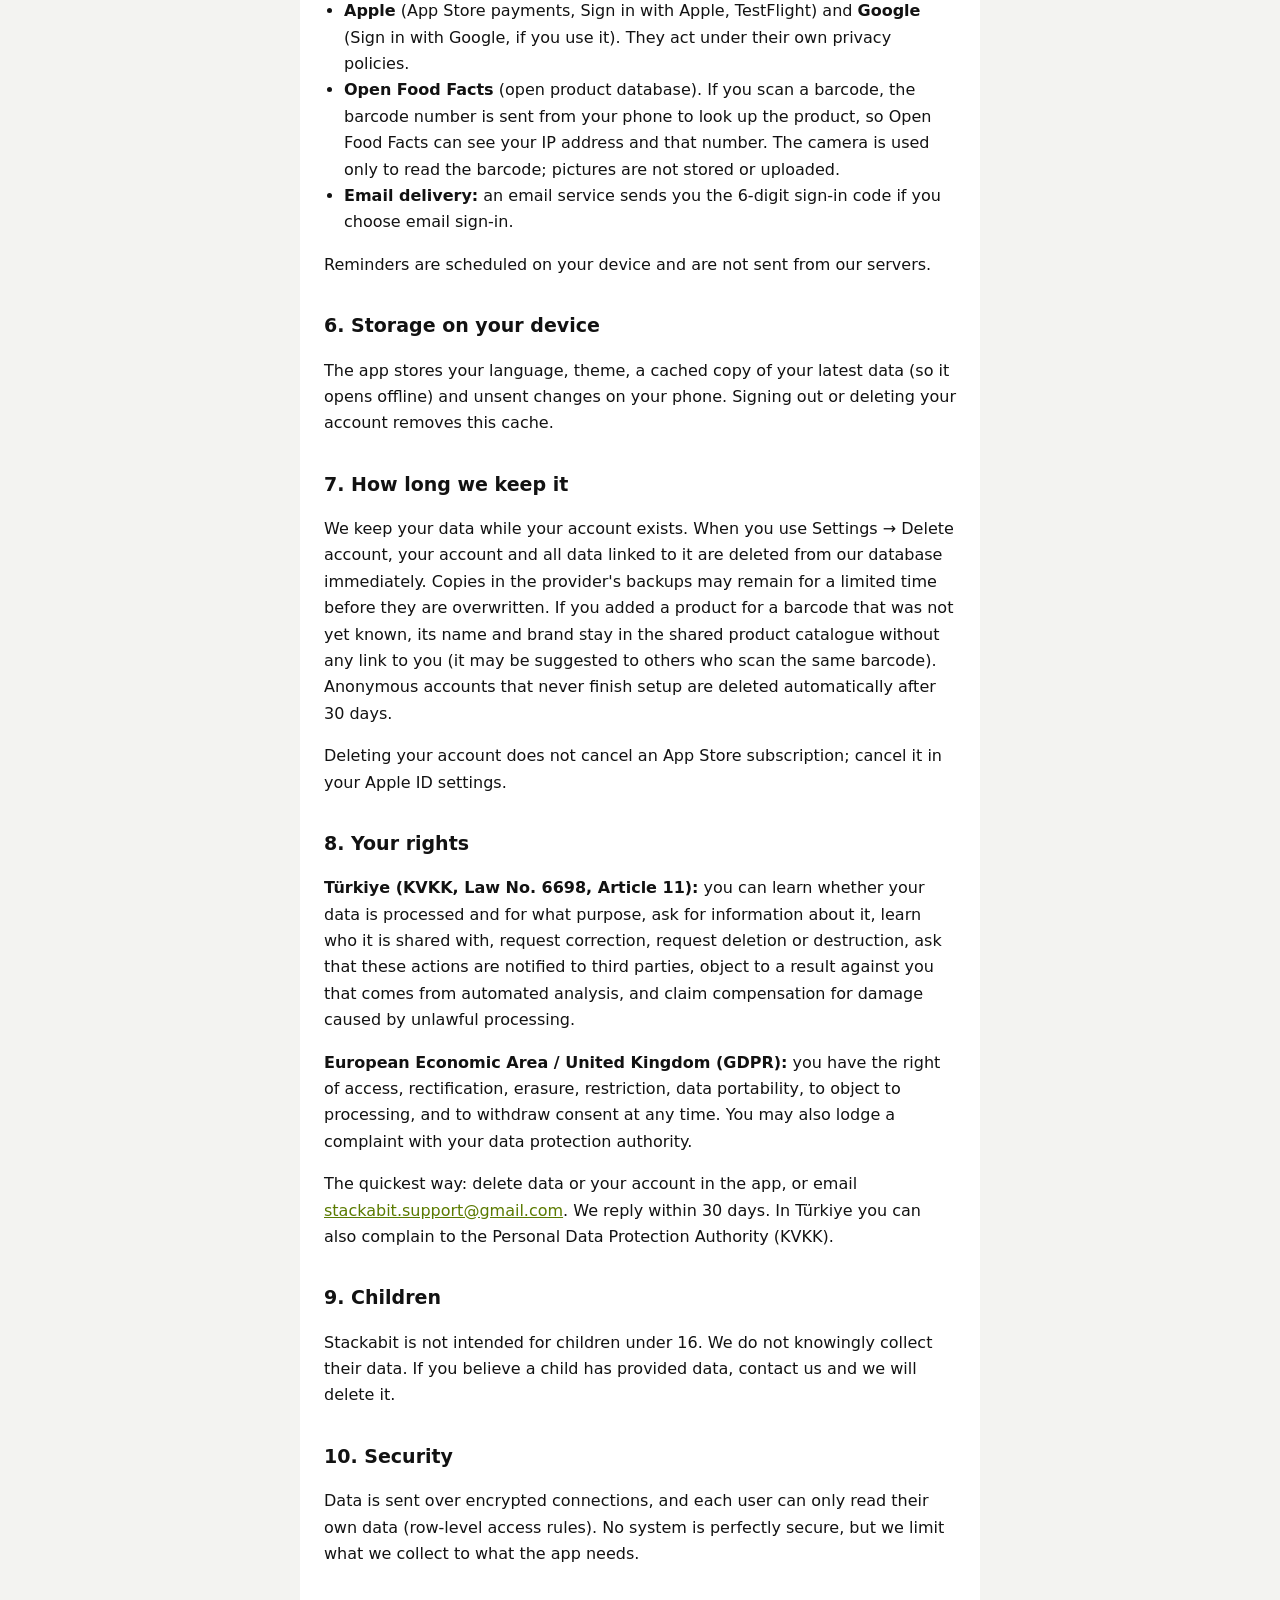
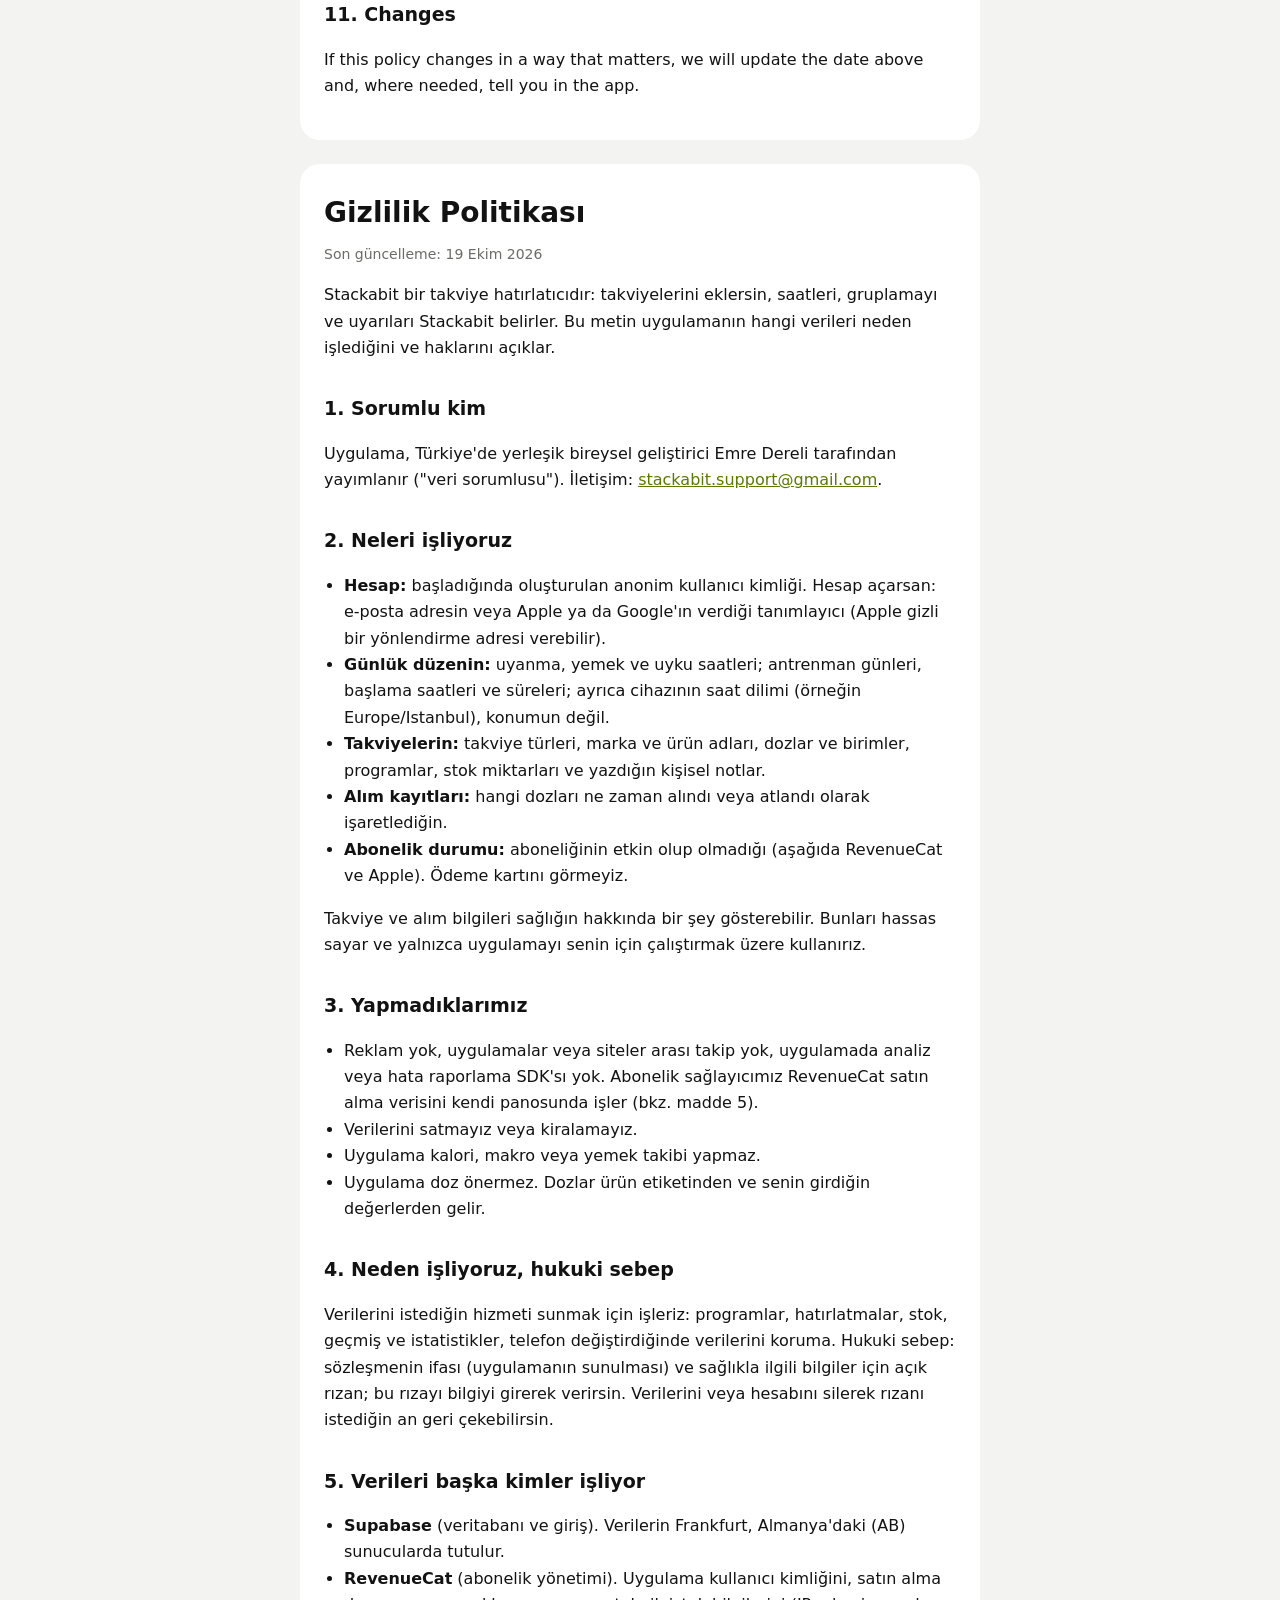
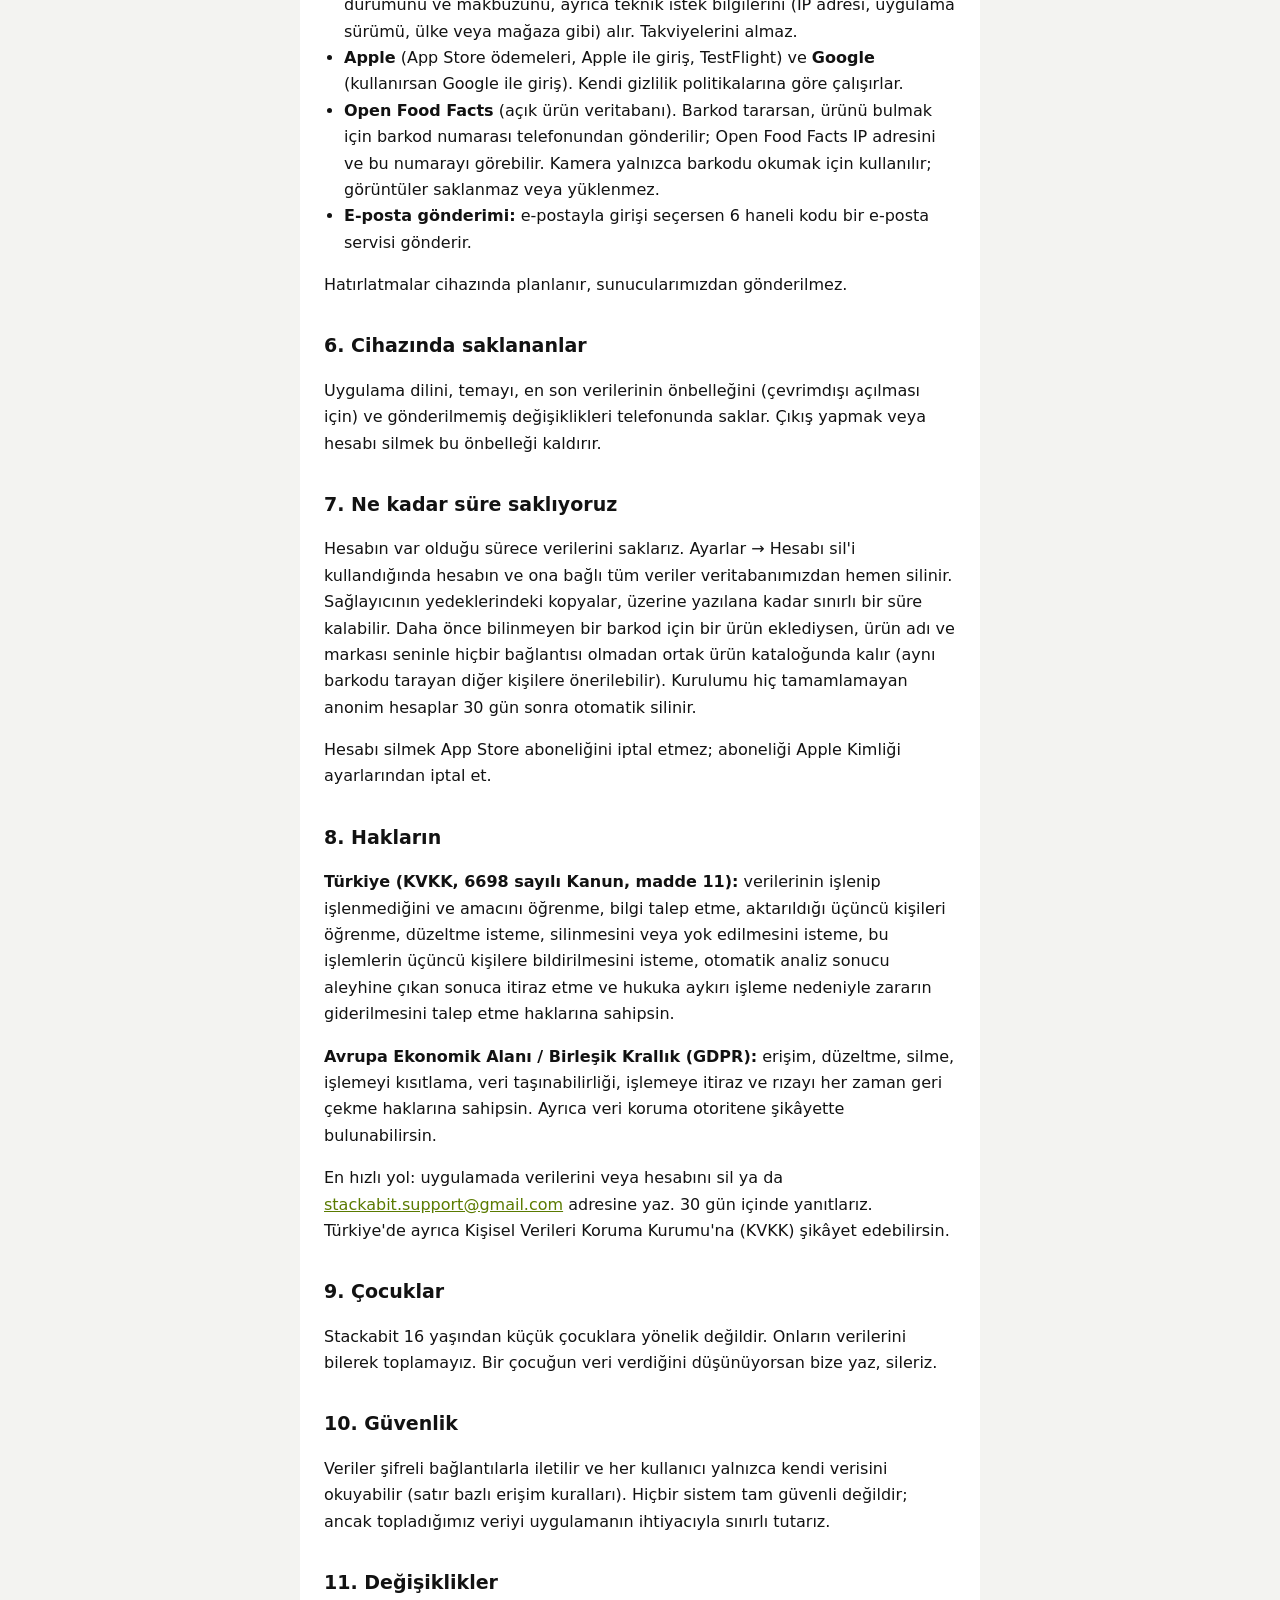
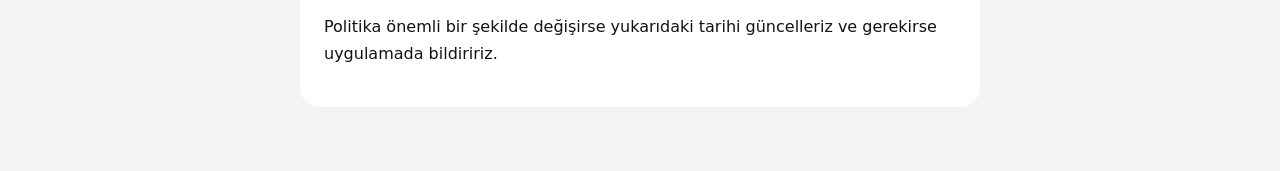
==== commit 4ec1fdcd: "Privacy policy: analytics wording, time zone, shared product catalogue, RevenueCat data" ====
--- a/privacy/index.html
+++ b/privacy/index.html
@@ -6,7 +6,7 @@
 
 <section class="doc" id="en" lang="en">
 <h1>Privacy Policy</h1>
-<p class="muted">Last updated: October 16, 2026</p>
+<p class="muted">Last updated: October 19, 2026</p>
 
 <p>Stackabit is a supplement reminder app: you add your supplements, and Stackabit sets the times, grouping and warnings. This policy explains what data the app handles, why, and what rights you have.</p>
 
@@ -16,7 +16,7 @@
 <h2>2. What we process</h2>
 <ul>
 <li><strong>Account:</strong> an anonymous user ID created when you start. If you create an account: your email address, or the identifier that Apple or Google gives us (Apple may provide a private relay address).</li>
-<li><strong>Your routine:</strong> wake-up, meal and sleep times; training days, start times and durations.</li>
+<li><strong>Your routine:</strong> wake-up, meal and sleep times; training days, start times and durations; and your device's time zone (for example Europe/Istanbul), not your location.</li>
 <li><strong>Your supplements:</strong> supplement types, brands and product names, doses and units, schedules, stock amounts and personal notes you write.</li>
 <li><strong>Intake records:</strong> which doses you marked as taken or skipped, and when.</li>
 <li><strong>Subscription status:</strong> whether your subscription is active (see RevenueCat and Apple below). We never see your payment card.</li>
@@ -25,7 +25,7 @@
 
 <h2>3. What we do not do</h2>
 <ul>
-<li>No advertising, no tracking across apps or websites, no analytics or crash-reporting services.</li>
+<li>No advertising, no tracking across apps or websites, no analytics or crash-reporting SDKs in the app. Our subscription provider, RevenueCat, processes purchase data in its own dashboard (see section 5).</li>
 <li>We do not sell or rent your data.</li>
 <li>The app does not track calories, macros or food.</li>
 <li>The app does not recommend doses. Doses come from your product label and what you enter.</li>
@@ -37,7 +37,7 @@
 <h2>5. Who else handles data</h2>
 <ul>
 <li><strong>Supabase</strong> (database and sign-in). Your data is stored on servers in Frankfurt, Germany (EU).</li>
-<li><strong>RevenueCat</strong> (subscription management). It receives your app user ID and purchase status. It does not receive your supplements.</li>
+<li><strong>RevenueCat</strong> (subscription management). It receives your app user ID, your purchase status and receipt, and technical request information (such as IP address, app version and country or store). It does not receive your supplements.</li>
 <li><strong>Apple</strong> (App Store payments, Sign in with Apple, TestFlight) and <strong>Google</strong> (Sign in with Google, if you use it). They act under their own privacy policies.</li>
 <li><strong>Open Food Facts</strong> (open product database). If you scan a barcode, the barcode number is sent from your phone to look up the product, so Open Food Facts can see your IP address and that number. The camera is used only to read the barcode; pictures are not stored or uploaded.</li>
 <li><strong>Email delivery:</strong> an email service sends you the 6-digit sign-in code if you choose email sign-in.</li>
@@ -48,7 +48,7 @@
 <p>The app stores your language, theme, a cached copy of your latest data (so it opens offline) and unsent changes on your phone. Signing out or deleting your account removes this cache.</p>
 
 <h2>7. How long we keep it</h2>
-<p>We keep your data while your account exists. When you use Settings &rarr; Delete account, your account and all data linked to it are deleted from our database immediately. Copies in the provider's backups may remain for a limited time before they are overwritten. Anonymous accounts that never finish setup are deleted automatically after 30 days.</p>
+<p>We keep your data while your account exists. When you use Settings &rarr; Delete account, your account and all data linked to it are deleted from our database immediately. Copies in the provider's backups may remain for a limited time before they are overwritten. If you added a product for a barcode that was not yet known, its name and brand stay in the shared product catalogue without any link to you (it may be suggested to others who scan the same barcode). Anonymous accounts that never finish setup are deleted automatically after 30 days.</p>
 <p>Deleting your account does not cancel an App Store subscription; cancel it in your Apple ID settings.</p>
 
 <h2>8. Your rights</h2>
@@ -68,7 +68,7 @@
 
 <section class="doc" id="tr" lang="tr">
 <h1>Gizlilik Politikası</h1>
-<p class="muted">Son güncelleme: 16 Ekim 2026</p>
+<p class="muted">Son güncelleme: 19 Ekim 2026</p>
 
 <p>Stackabit bir takviye hatırlatıcıdır: takviyelerini eklersin, saatleri, gruplamayı ve uyarıları Stackabit belirler. Bu metin uygulamanın hangi verileri neden işlediğini ve haklarını açıklar.</p>
 
@@ -78,7 +78,7 @@
 <h2>2. Neleri işliyoruz</h2>
 <ul>
 <li><strong>Hesap:</strong> başladığında oluşturulan anonim kullanıcı kimliği. Hesap açarsan: e-posta adresin veya Apple ya da Google'ın verdiği tanımlayıcı (Apple gizli bir yönlendirme adresi verebilir).</li>
-<li><strong>Günlük düzenin:</strong> uyanma, yemek ve uyku saatleri; antrenman günleri, başlama saatleri ve süreleri.</li>
+<li><strong>Günlük düzenin:</strong> uyanma, yemek ve uyku saatleri; antrenman günleri, başlama saatleri ve süreleri; ayrıca cihazının saat dilimi (örneğin Europe/Istanbul), konumun değil.</li>
 <li><strong>Takviyelerin:</strong> takviye türleri, marka ve ürün adları, dozlar ve birimler, programlar, stok miktarları ve yazdığın kişisel notlar.</li>
 <li><strong>Alım kayıtları:</strong> hangi dozları ne zaman alındı veya atlandı olarak işaretlediğin.</li>
 <li><strong>Abonelik durumu:</strong> aboneliğinin etkin olup olmadığı (aşağıda RevenueCat ve Apple). Ödeme kartını görmeyiz.</li>
@@ -87,7 +87,7 @@
 
 <h2>3. Yapmadıklarımız</h2>
 <ul>
-<li>Reklam yok, uygulamalar veya siteler arası takip yok, analiz veya hata raporlama servisi yok.</li>
+<li>Reklam yok, uygulamalar veya siteler arası takip yok, uygulamada analiz veya hata raporlama SDK'sı yok. Abonelik sağlayıcımız RevenueCat satın alma verisini kendi panosunda işler (bkz. madde 5).</li>
 <li>Verilerini satmayız veya kiralamayız.</li>
 <li>Uygulama kalori, makro veya yemek takibi yapmaz.</li>
 <li>Uygulama doz önermez. Dozlar ürün etiketinden ve senin girdiğin değerlerden gelir.</li>
@@ -99,7 +99,7 @@
 <h2>5. Verileri başka kimler işliyor</h2>
 <ul>
 <li><strong>Supabase</strong> (veritabanı ve giriş). Verilerin Frankfurt, Almanya'daki (AB) sunucularda tutulur.</li>
-<li><strong>RevenueCat</strong> (abonelik yönetimi). Uygulama kullanıcı kimliğini ve satın alma durumunu alır. Takviyelerini almaz.</li>
+<li><strong>RevenueCat</strong> (abonelik yönetimi). Uygulama kullanıcı kimliğini, satın alma durumunu ve makbuzunu, ayrıca teknik istek bilgilerini (IP adresi, uygulama sürümü, ülke veya mağaza gibi) alır. Takviyelerini almaz.</li>
 <li><strong>Apple</strong> (App Store ödemeleri, Apple ile giriş, TestFlight) ve <strong>Google</strong> (kullanırsan Google ile giriş). Kendi gizlilik politikalarına göre çalışırlar.</li>
 <li><strong>Open Food Facts</strong> (açık ürün veritabanı). Barkod tararsan, ürünü bulmak için barkod numarası telefonundan gönderilir; Open Food Facts IP adresini ve bu numarayı görebilir. Kamera yalnızca barkodu okumak için kullanılır; görüntüler saklanmaz veya yüklenmez.</li>
 <li><strong>E-posta gönderimi:</strong> e-postayla girişi seçersen 6 haneli kodu bir e-posta servisi gönderir.</li>
@@ -110,7 +110,7 @@
 <p>Uygulama dilini, temayı, en son verilerinin önbelleğini (çevrimdışı açılması için) ve gönderilmemiş değişiklikleri telefonunda saklar. Çıkış yapmak veya hesabı silmek bu önbelleği kaldırır.</p>
 
 <h2>7. Ne kadar süre saklıyoruz</h2>
-<p>Hesabın var olduğu sürece verilerini saklarız. Ayarlar &rarr; Hesabı sil'i kullandığında hesabın ve ona bağlı tüm veriler veritabanımızdan hemen silinir. Sağlayıcının yedeklerindeki kopyalar, üzerine yazılana kadar sınırlı bir süre kalabilir. Kurulumu hiç tamamlamayan anonim hesaplar 30 gün sonra otomatik silinir.</p>
+<p>Hesabın var olduğu sürece verilerini saklarız. Ayarlar &rarr; Hesabı sil'i kullandığında hesabın ve ona bağlı tüm veriler veritabanımızdan hemen silinir. Sağlayıcının yedeklerindeki kopyalar, üzerine yazılana kadar sınırlı bir süre kalabilir. Daha önce bilinmeyen bir barkod için bir ürün eklediysen, ürün adı ve markası seninle hiçbir bağlantısı olmadan ortak ürün kataloğunda kalır (aynı barkodu tarayan diğer kişilere önerilebilir). Kurulumu hiç tamamlamayan anonim hesaplar 30 gün sonra otomatik silinir.</p>
 <p>Hesabı silmek App Store aboneliğini iptal etmez; aboneliği Apple Kimliği ayarlarından iptal et.</p>
 
 <h2>8. Hakların</h2>
